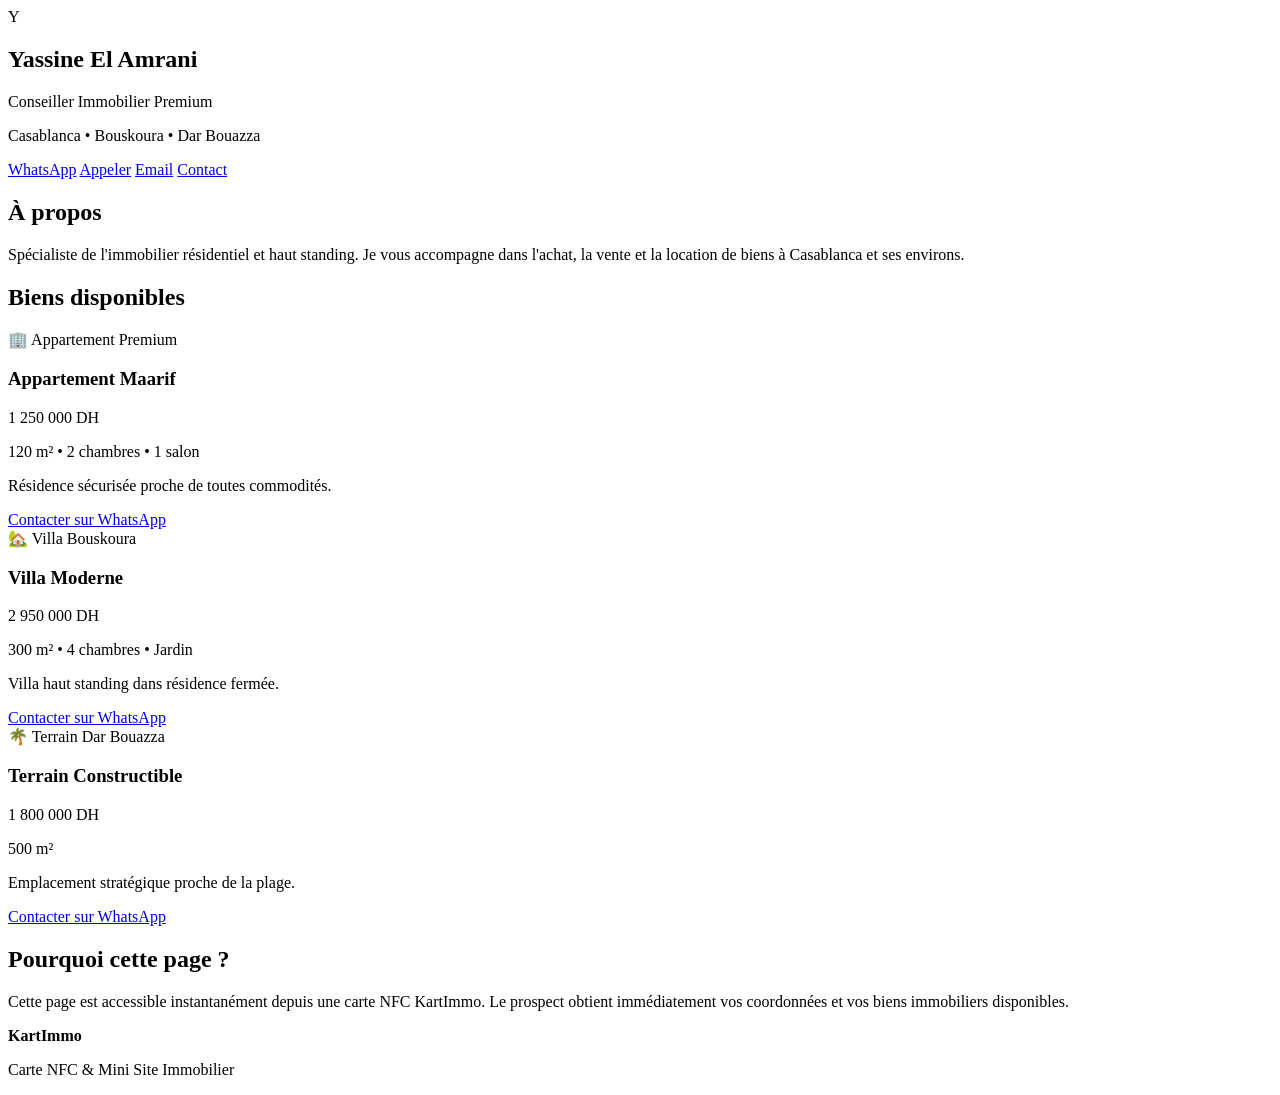
==== agents/demo/index.html @ 5ee1c636 "Add demo HTML page for real estate agent This HTML file serves as a demo page for a real estate agen" ====
<!DOCTYPE html>
<html lang="fr">
<head>
<meta charset="UTF-8">
<meta name="viewport" content="width=device-width, initial-scale=1.0">
<title>Démo KartImmo</title>
<link rel="stylesheet" href="./agent.css?v=2">
</head>

<body>

<main class="agent-page">

<section class="profile">

<div class="cover"></div>

<div class="avatar">
Y
</div>

<h1>Yassine El Amrani</h1>

<p class="role">
Conseiller Immobilier Premium
</p>

<p class="agency">
Casablanca • Bouskoura • Dar Bouazza
</p>

<div class="actions">
<a class="whatsapp" href="#">WhatsApp</a>
<a href="#">Appeler</a>
<a href="#">Email</a>
<a href="#">Contact</a>
</div>

</section>

<section class="about">

<h2>À propos</h2>

<p>
Spécialiste de l'immobilier résidentiel et haut standing.
Je vous accompagne dans l'achat, la vente et la location de biens à Casablanca et ses environs.
</p>

</section>

<section class="properties">

<h2>Biens disponibles</h2>

<div class="property-card">

<div class="property-image">
🏢 Appartement Premium
</div>

<div class="property-content">

<h3>Appartement Maarif</h3>

<p class="price">
1 250 000 DH
</p>

<p>
120 m² • 2 chambres • 1 salon
</p>

<p>
Résidence sécurisée proche de toutes commodités.
</p>

<a href="#">
Contacter sur WhatsApp
</a>

</div>

</div>

<div class="property-card">

<div class="property-image">
🏡 Villa Bouskoura
</div>

<div class="property-content">

<h3>Villa Moderne</h3>

<p class="price">
2 950 000 DH
</p>

<p>
300 m² • 4 chambres • Jardin
</p>

<p>
Villa haut standing dans résidence fermée.
</p>

<a href="#">
Contacter sur WhatsApp
</a>

</div>

</div>

<div class="property-card">

<div class="property-image">
🌴 Terrain Dar Bouazza
</div>

<div class="property-content">

<h3>Terrain Constructible</h3>

<p class="price">
1 800 000 DH
</p>

<p>
500 m²
</p>

<p>
Emplacement stratégique proche de la plage.
</p>

<a href="#">
Contacter sur WhatsApp
</a>

</div>

</div>

</section>

<section class="about">

<h2>Pourquoi cette page ?</h2>

<p>
Cette page est accessible instantanément depuis une carte NFC KartImmo.
Le prospect obtient immédiatement vos coordonnées et vos biens immobiliers disponibles.
</p>

</section>

<footer>

<strong>KartImmo</strong>

<p>
Carte NFC & Mini Site Immobilier
</p>

</footer>

</main>

</body>
</html>
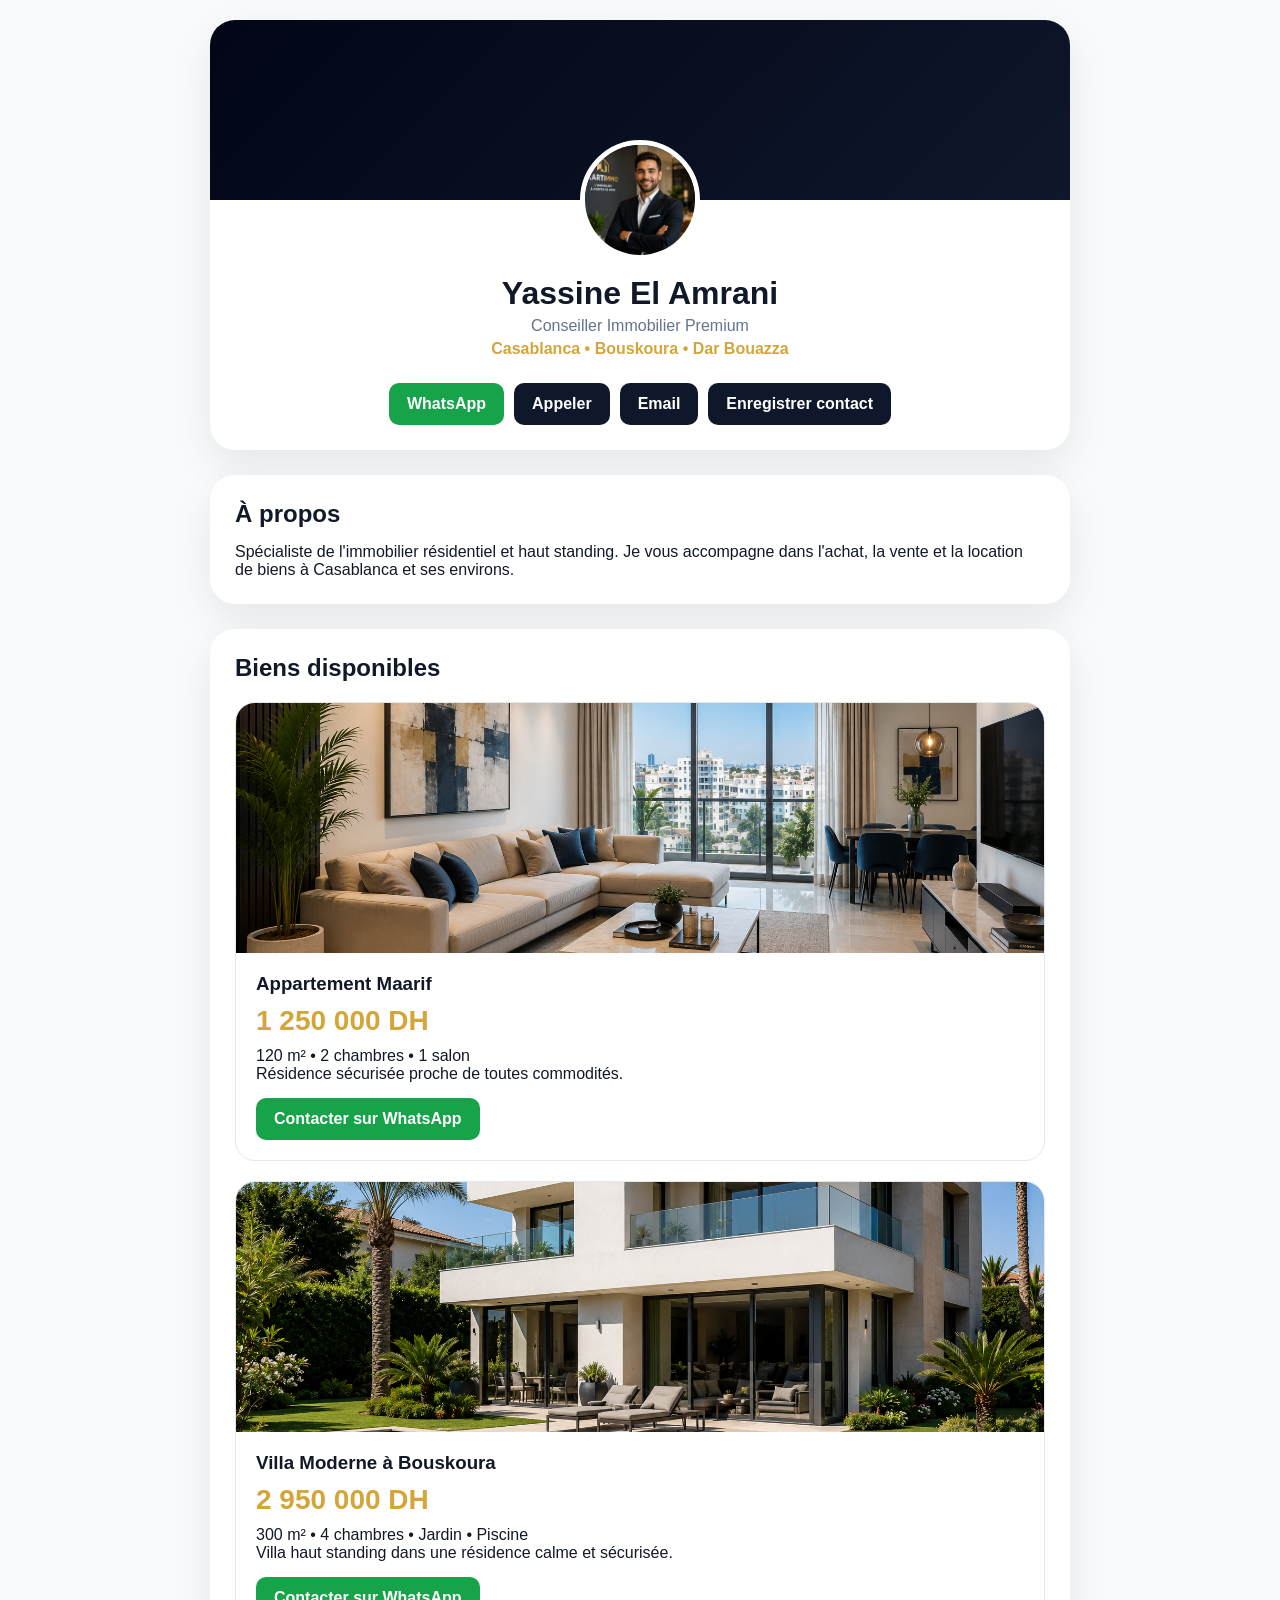
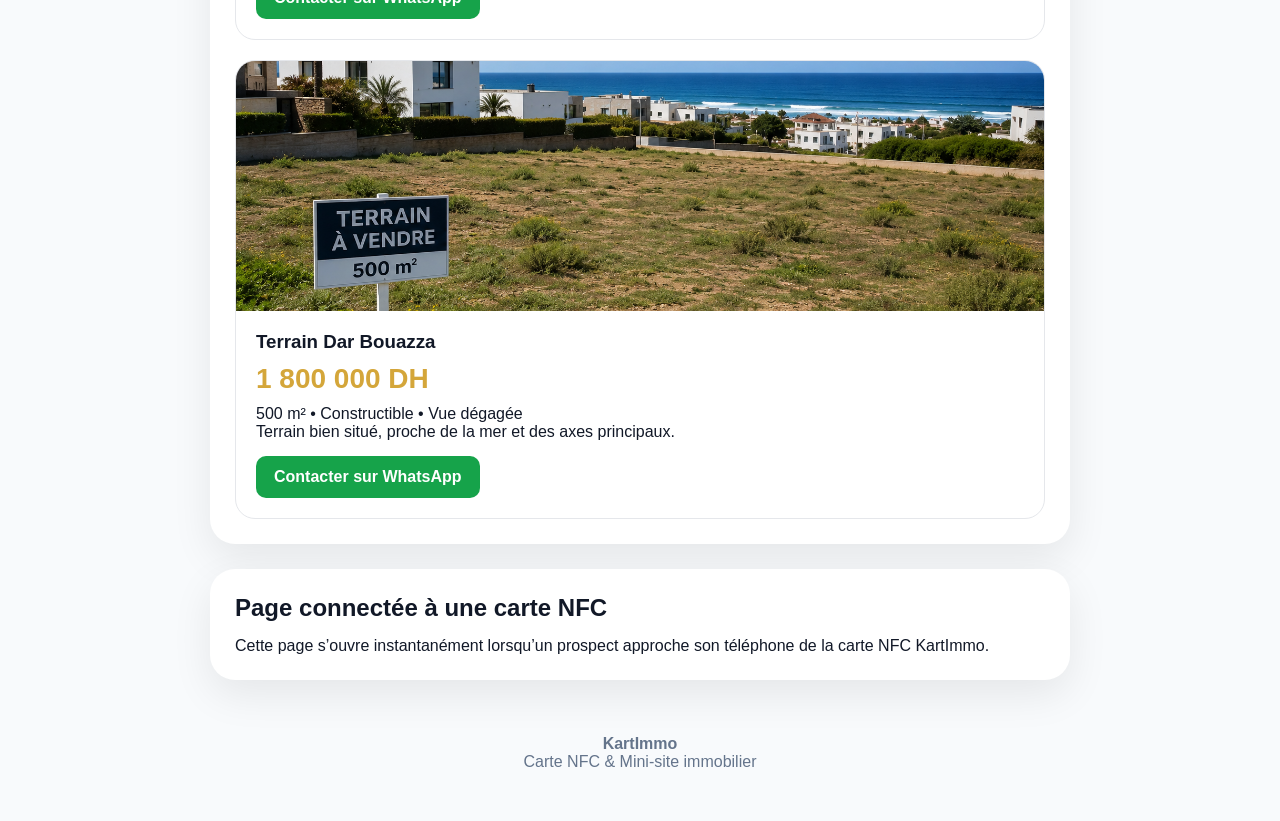
==== commit 80d1edc6: "Revise agent profile and property details in index.html Updated the agent's profile and property lis" ====
--- a/agents/demo/index.html
+++ b/agents/demo/index.html
@@ -1,170 +1,90 @@
 <!DOCTYPE html>
 <html lang="fr">
 <head>
-<meta charset="UTF-8">
-<meta name="viewport" content="width=device-width, initial-scale=1.0">
-<title>Démo KartImmo</title>
-<link rel="stylesheet" href="./agent.css?v=2">
+  <meta charset="UTF-8">
+  <meta name="viewport" content="width=device-width, initial-scale=1.0">
+  <title>Démo KartImmo - Agent Immobilier</title>
+  <link rel="stylesheet" href="../agent.css?v=3">
 </head>
-
 <body>
 
 <main class="agent-page">
 
-<section class="profile">
+  <section class="profile">
+    <div class="cover"></div>
 
-<div class="cover"></div>
+    <img src="agent.png" class="avatar-img" alt="Photo agent immobilier">
 
-<div class="avatar">
-Y
-</div>
+    <h1>Yassine El Amrani</h1>
+    <p class="role">Conseiller Immobilier Premium</p>
+    <p class="agency">Casablanca • Bouskoura • Dar Bouazza</p>
 
-<h1>Yassine El Amrani</h1>
+    <div class="actions">
+      <a class="whatsapp" href="#">WhatsApp</a>
+      <a href="#">Appeler</a>
+      <a href="#">Email</a>
+      <a href="#">Enregistrer contact</a>
+    </div>
+  </section>
 
-<p class="role">
-Conseiller Immobilier Premium
-</p>
+  <section class="about">
+    <h2>À propos</h2>
+    <p>
+      Spécialiste de l'immobilier résidentiel et haut standing.
+      Je vous accompagne dans l'achat, la vente et la location de biens à Casablanca et ses environs.
+    </p>
+  </section>
 
-<p class="agency">
-Casablanca • Bouskoura • Dar Bouazza
-</p>
+  <section class="properties">
+    <h2>Biens disponibles</h2>
 
-<div class="actions">
-<a class="whatsapp" href="#">WhatsApp</a>
-<a href="#">Appeler</a>
-<a href="#">Email</a>
-<a href="#">Contact</a>
-</div>
+    <article class="property-card">
+      <img src="bien1.png" class="property-image" alt="Appartement Maarif">
+      <div class="property-content">
+        <h3>Appartement Maarif</h3>
+        <p class="price">1 250 000 DH</p>
+        <p>120 m² • 2 chambres • 1 salon</p>
+        <p>Résidence sécurisée proche de toutes commodités.</p>
+        <a href="#">Contacter sur WhatsApp</a>
+      </div>
+    </article>
 
-</section>
+    <article class="property-card">
+      <img src="bien2.png" class="property-image" alt="Villa Bouskoura">
+      <div class="property-content">
+        <h3>Villa Moderne à Bouskoura</h3>
+        <p class="price">2 950 000 DH</p>
+        <p>300 m² • 4 chambres • Jardin • Piscine</p>
+        <p>Villa haut standing dans une résidence calme et sécurisée.</p>
+        <a href="#">Contacter sur WhatsApp</a>
+      </div>
+    </article>
 
-<section class="about">
+    <article class="property-card">
+      <img src="bien3.png" class="property-image" alt="Terrain Dar Bouazza">
+      <div class="property-content">
+        <h3>Terrain Dar Bouazza</h3>
+        <p class="price">1 800 000 DH</p>
+        <p>500 m² • Constructible • Vue dégagée</p>
+        <p>Terrain bien situé, proche de la mer et des axes principaux.</p>
+        <a href="#">Contacter sur WhatsApp</a>
+      </div>
+    </article>
 
-<h2>À propos</h2>
+  </section>
 
-<p>
-Spécialiste de l'immobilier résidentiel et haut standing.
-Je vous accompagne dans l'achat, la vente et la location de biens à Casablanca et ses environs.
-</p>
+  <section class="about">
+    <h2>Page connectée à une carte NFC</h2>
+    <p>
+      Cette page s’ouvre instantanément lorsqu’un prospect approche son téléphone
+      de la carte NFC KartImmo.
+    </p>
+  </section>
 
-</section>
-
-<section class="properties">
-
-<h2>Biens disponibles</h2>
-
-<div class="property-card">
-
-<div class="property-image">
-🏢 Appartement Premium
-</div>
-
-<div class="property-content">
-
-<h3>Appartement Maarif</h3>
-
-<p class="price">
-1 250 000 DH
-</p>
-
-<p>
-120 m² • 2 chambres • 1 salon
-</p>
-
-<p>
-Résidence sécurisée proche de toutes commodités.
-</p>
-
-<a href="#">
-Contacter sur WhatsApp
-</a>
-
-</div>
-
-</div>
-
-<div class="property-card">
-
-<div class="property-image">
-🏡 Villa Bouskoura
-</div>
-
-<div class="property-content">
-
-<h3>Villa Moderne</h3>
-
-<p class="price">
-2 950 000 DH
-</p>
-
-<p>
-300 m² • 4 chambres • Jardin
-</p>
-
-<p>
-Villa haut standing dans résidence fermée.
-</p>
-
-<a href="#">
-Contacter sur WhatsApp
-</a>
-
-</div>
-
-</div>
-
-<div class="property-card">
-
-<div class="property-image">
-🌴 Terrain Dar Bouazza
-</div>
-
-<div class="property-content">
-
-<h3>Terrain Constructible</h3>
-
-<p class="price">
-1 800 000 DH
-</p>
-
-<p>
-500 m²
-</p>
-
-<p>
-Emplacement stratégique proche de la plage.
-</p>
-
-<a href="#">
-Contacter sur WhatsApp
-</a>
-
-</div>
-
-</div>
-
-</section>
-
-<section class="about">
-
-<h2>Pourquoi cette page ?</h2>
-
-<p>
-Cette page est accessible instantanément depuis une carte NFC KartImmo.
-Le prospect obtient immédiatement vos coordonnées et vos biens immobiliers disponibles.
-</p>
-
-</section>
-
-<footer>
-
-<strong>KartImmo</strong>
-
-<p>
-Carte NFC & Mini Site Immobilier
-</p>
-
-</footer>
+  <footer>
+    <strong>KartImmo</strong>
+    <p>Carte NFC & Mini-site immobilier</p>
+  </footer>
 
 </main>
 
--- a/agents/agent.css
+++ b/agents/agent.css
@@ -0,0 +1,186 @@
+*{
+margin:0;
+padding:0;
+box-sizing:border-box;
+}
+
+body{
+font-family:Arial,sans-serif;
+background:#f8fafc;
+color:#111827;
+}
+
+.agent-page{
+max-width:900px;
+margin:auto;
+padding:20px;
+}
+
+.profile{
+background:white;
+border-radius:25px;
+overflow:hidden;
+text-align:center;
+box-shadow:0 15px 40px rgba(0,0,0,.08);
+margin-bottom:25px;
+}
+
+.cover{
+height:180px;
+background:linear-gradient(135deg,#020617,#0f172a);
+}
+
+.avatar{
+width:120px;
+height:120px;
+border-radius:50%;
+background:#d4a63a;
+color:white;
+font-size:50px;
+font-weight:bold;
+display:flex;
+align-items:center;
+justify-content:center;
+margin:-60px auto 15px;
+border:5px solid white;
+}
+
+.profile h1{
+font-size:32px;
+margin-bottom:5px;
+}
+
+.role{
+color:#64748b;
+}
+
+.agency{
+color:#d4a63a;
+font-weight:bold;
+margin-top:5px;
+}
+
+.actions{
+display:flex;
+justify-content:center;
+gap:10px;
+padding:25px;
+flex-wrap:wrap;
+}
+
+.actions a{
+text-decoration:none;
+padding:12px 18px;
+border-radius:10px;
+background:#0f172a;
+color:white;
+font-weight:bold;
+}
+
+.actions .whatsapp{
+background:#16a34a;
+}
+
+.about,
+.properties{
+background:white;
+padding:25px;
+border-radius:25px;
+box-shadow:0 15px 40px rgba(0,0,0,.08);
+margin-bottom:25px;
+}
+
+.about h2,
+.properties h2{
+margin-bottom:15px;
+}
+
+.property-card{
+border:1px solid #e5e7eb;
+border-radius:20px;
+overflow:hidden;
+margin-top:20px;
+}
+
+.property-image{
+height:220px;
+background:linear-gradient(135deg,#d4a63a,#f4d57d);
+display:flex;
+align-items:center;
+justify-content:center;
+font-weight:bold;
+font-size:22px;
+}
+
+.property-content{
+padding:20px;
+}
+
+.property-content h3{
+margin-bottom:10px;
+}
+
+.price{
+font-size:28px;
+font-weight:bold;
+color:#d4a63a;
+margin-bottom:10px;
+}
+
+.property-content a{
+display:inline-block;
+margin-top:15px;
+padding:12px 18px;
+background:#16a34a;
+color:white;
+text-decoration:none;
+border-radius:10px;
+font-weight:bold;
+}
+
+footer{
+text-align:center;
+padding:30px;
+color:#64748b;
+}
+
+@media(max-width:768px){
+
+.profile h1{
+font-size:28px;
+}
+
+.actions{
+flex-direction:column;
+}
+
+.actions a{
+width:100%;
+}
+
+.property-image{
+height:180px;
+}
+
+.price{
+font-size:24px;
+}
+
+}
+
+.avatar-img{
+width:120px;
+height:120px;
+border-radius:50%;
+object-fit:cover;
+margin:-60px auto 15px;
+display:block;
+border:5px solid white;
+}
+
+.property-image{
+width:100%;
+height:250px;
+object-fit:cover;
+display:block;
+}
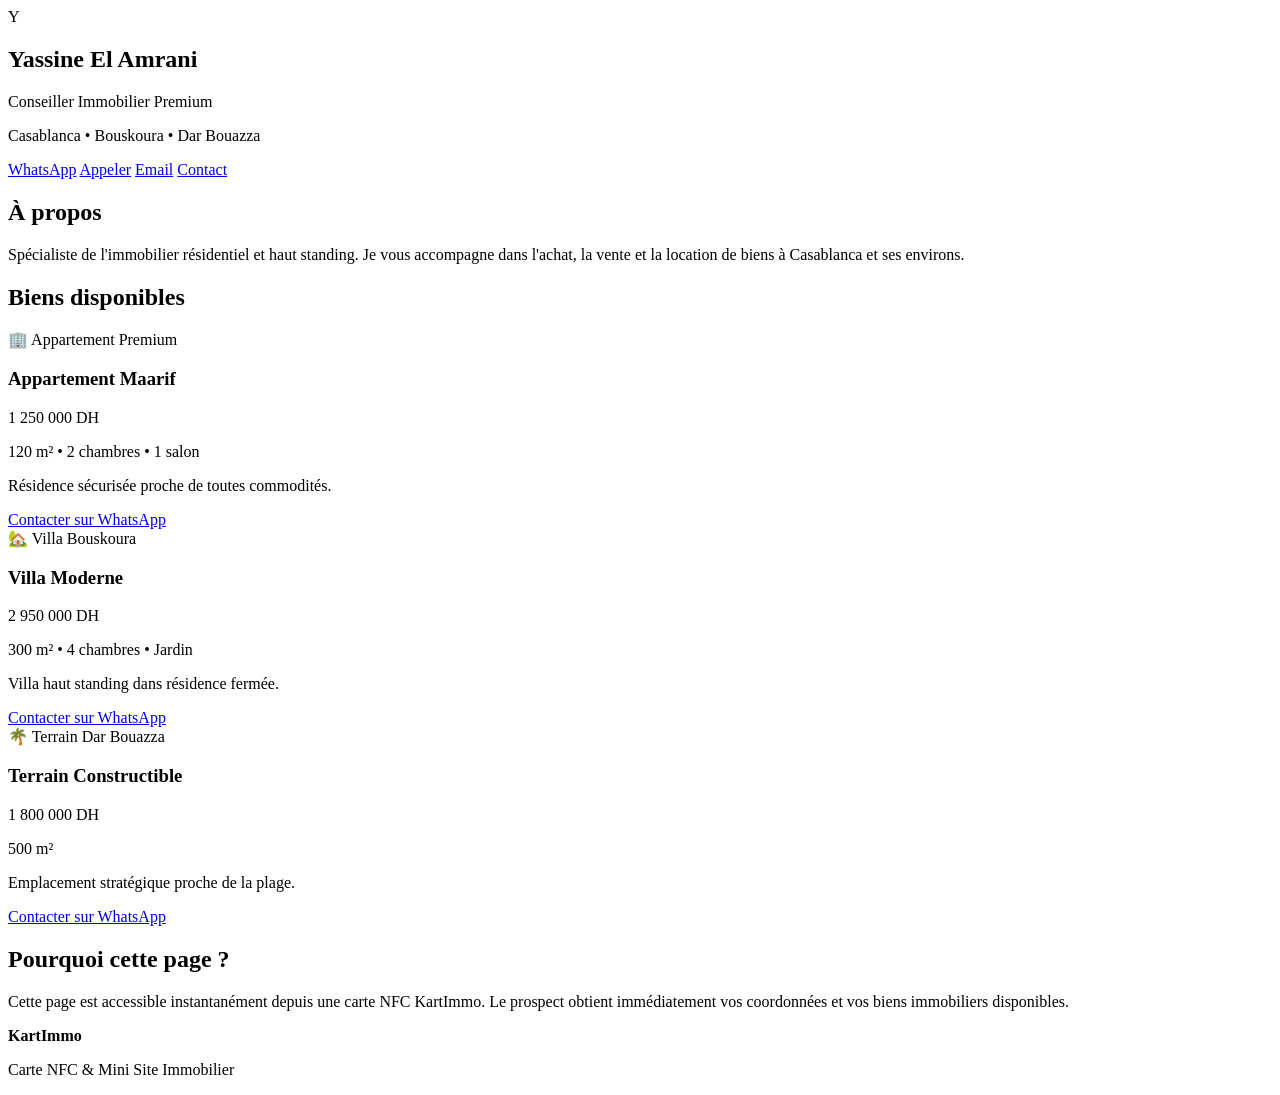
==== commit eca7691c: "Refactor index.html for improved structure and content" ====
--- a/agents/demo/index.html
+++ b/agents/demo/index.html
@@ -1,90 +1,170 @@
 <!DOCTYPE html>
 <html lang="fr">
 <head>
-  <meta charset="UTF-8">
-  <meta name="viewport" content="width=device-width, initial-scale=1.0">
-  <title>Démo KartImmo - Agent Immobilier</title>
-  <link rel="stylesheet" href="../agent.css?v=3">
+<meta charset="UTF-8">
+<meta name="viewport" content="width=device-width, initial-scale=1.0">
+<title>Démo KartImmo</title>
+<link rel="stylesheet" href="./agent.css?v=2">
 </head>
+
 <body>
 
 <main class="agent-page">
 
-  <section class="profile">
-    <div class="cover"></div>
+<section class="profile">
 
-    <img src="agent.png" class="avatar-img" alt="Photo agent immobilier">
+<div class="cover"></div>
 
-    <h1>Yassine El Amrani</h1>
-    <p class="role">Conseiller Immobilier Premium</p>
-    <p class="agency">Casablanca • Bouskoura • Dar Bouazza</p>
+<div class="avatar">
+Y
+</div>
 
-    <div class="actions">
-      <a class="whatsapp" href="#">WhatsApp</a>
-      <a href="#">Appeler</a>
-      <a href="#">Email</a>
-      <a href="#">Enregistrer contact</a>
-    </div>
-  </section>
+<h1>Yassine El Amrani</h1>
 
-  <section class="about">
-    <h2>À propos</h2>
-    <p>
-      Spécialiste de l'immobilier résidentiel et haut standing.
-      Je vous accompagne dans l'achat, la vente et la location de biens à Casablanca et ses environs.
-    </p>
-  </section>
+<p class="role">
+Conseiller Immobilier Premium
+</p>
 
-  <section class="properties">
-    <h2>Biens disponibles</h2>
+<p class="agency">
+Casablanca • Bouskoura • Dar Bouazza
+</p>
 
-    <article class="property-card">
-      <img src="bien1.png" class="property-image" alt="Appartement Maarif">
-      <div class="property-content">
-        <h3>Appartement Maarif</h3>
-        <p class="price">1 250 000 DH</p>
-        <p>120 m² • 2 chambres • 1 salon</p>
-        <p>Résidence sécurisée proche de toutes commodités.</p>
-        <a href="#">Contacter sur WhatsApp</a>
-      </div>
-    </article>
+<div class="actions">
+<a class="whatsapp" href="#">WhatsApp</a>
+<a href="#">Appeler</a>
+<a href="#">Email</a>
+<a href="#">Contact</a>
+</div>
 
-    <article class="property-card">
-      <img src="bien2.png" class="property-image" alt="Villa Bouskoura">
-      <div class="property-content">
-        <h3>Villa Moderne à Bouskoura</h3>
-        <p class="price">2 950 000 DH</p>
-        <p>300 m² • 4 chambres • Jardin • Piscine</p>
-        <p>Villa haut standing dans une résidence calme et sécurisée.</p>
-        <a href="#">Contacter sur WhatsApp</a>
-      </div>
-    </article>
+</section>
 
-    <article class="property-card">
-      <img src="bien3.png" class="property-image" alt="Terrain Dar Bouazza">
-      <div class="property-content">
-        <h3>Terrain Dar Bouazza</h3>
-        <p class="price">1 800 000 DH</p>
-        <p>500 m² • Constructible • Vue dégagée</p>
-        <p>Terrain bien situé, proche de la mer et des axes principaux.</p>
-        <a href="#">Contacter sur WhatsApp</a>
-      </div>
-    </article>
+<section class="about">
 
-  </section>
+<h2>À propos</h2>
 
-  <section class="about">
-    <h2>Page connectée à une carte NFC</h2>
-    <p>
-      Cette page s’ouvre instantanément lorsqu’un prospect approche son téléphone
-      de la carte NFC KartImmo.
-    </p>
-  </section>
+<p>
+Spécialiste de l'immobilier résidentiel et haut standing.
+Je vous accompagne dans l'achat, la vente et la location de biens à Casablanca et ses environs.
+</p>
 
-  <footer>
-    <strong>KartImmo</strong>
-    <p>Carte NFC & Mini-site immobilier</p>
-  </footer>
+</section>
+
+<section class="properties">
+
+<h2>Biens disponibles</h2>
+
+<div class="property-card">
+
+<div class="property-image">
+🏢 Appartement Premium
+</div>
+
+<div class="property-content">
+
+<h3>Appartement Maarif</h3>
+
+<p class="price">
+1 250 000 DH
+</p>
+
+<p>
+120 m² • 2 chambres • 1 salon
+</p>
+
+<p>
+Résidence sécurisée proche de toutes commodités.
+</p>
+
+<a href="#">
+Contacter sur WhatsApp
+</a>
+
+</div>
+
+</div>
+
+<div class="property-card">
+
+<div class="property-image">
+🏡 Villa Bouskoura
+</div>
+
+<div class="property-content">
+
+<h3>Villa Moderne</h3>
+
+<p class="price">
+2 950 000 DH
+</p>
+
+<p>
+300 m² • 4 chambres • Jardin
+</p>
+
+<p>
+Villa haut standing dans résidence fermée.
+</p>
+
+<a href="#">
+Contacter sur WhatsApp
+</a>
+
+</div>
+
+</div>
+
+<div class="property-card">
+
+<div class="property-image">
+🌴 Terrain Dar Bouazza
+</div>
+
+<div class="property-content">
+
+<h3>Terrain Constructible</h3>
+
+<p class="price">
+1 800 000 DH
+</p>
+
+<p>
+500 m²
+</p>
+
+<p>
+Emplacement stratégique proche de la plage.
+</p>
+
+<a href="#">
+Contacter sur WhatsApp
+</a>
+
+</div>
+
+</div>
+
+</section>
+
+<section class="about">
+
+<h2>Pourquoi cette page ?</h2>
+
+<p>
+Cette page est accessible instantanément depuis une carte NFC KartImmo.
+Le prospect obtient immédiatement vos coordonnées et vos biens immobiliers disponibles.
+</p>
+
+</section>
+
+<footer>
+
+<strong>KartImmo</strong>
+
+<p>
+Carte NFC & Mini Site Immobilier
+</p>
+
+</footer>
 
 </main>
 
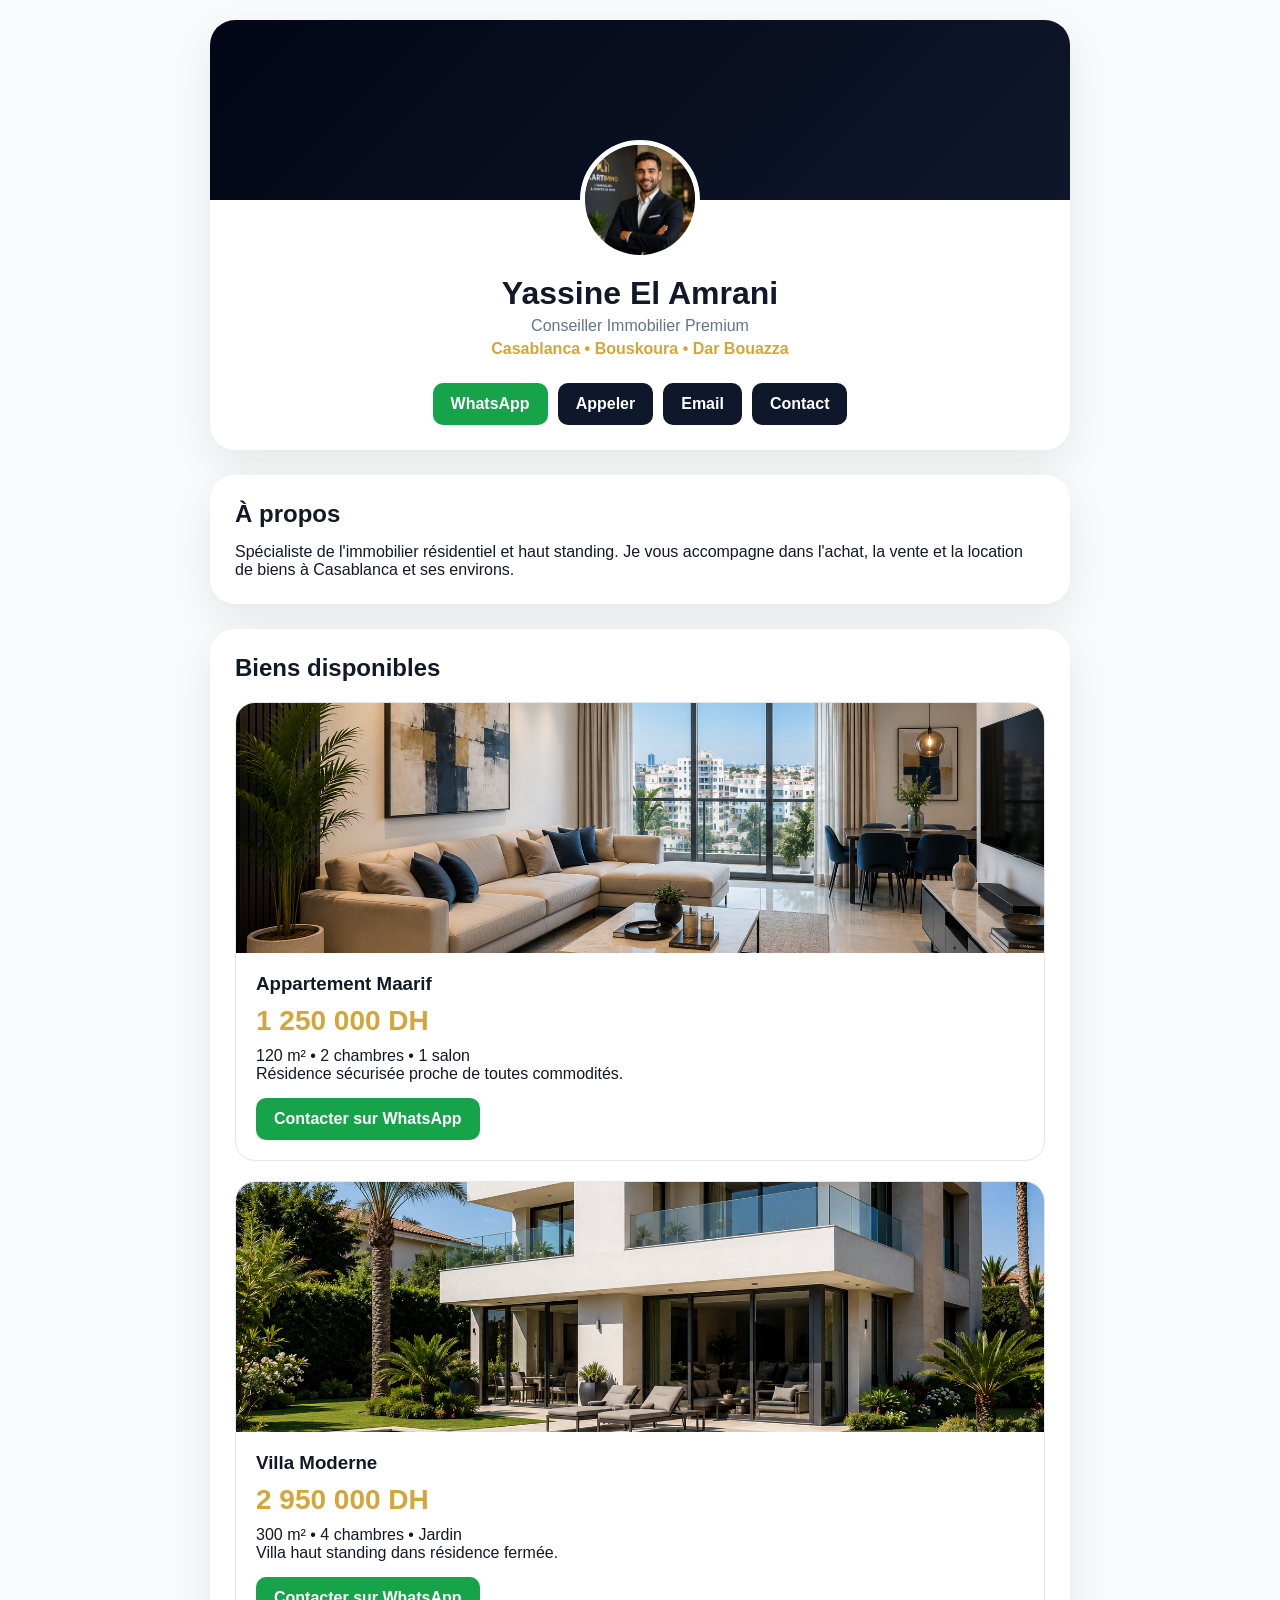
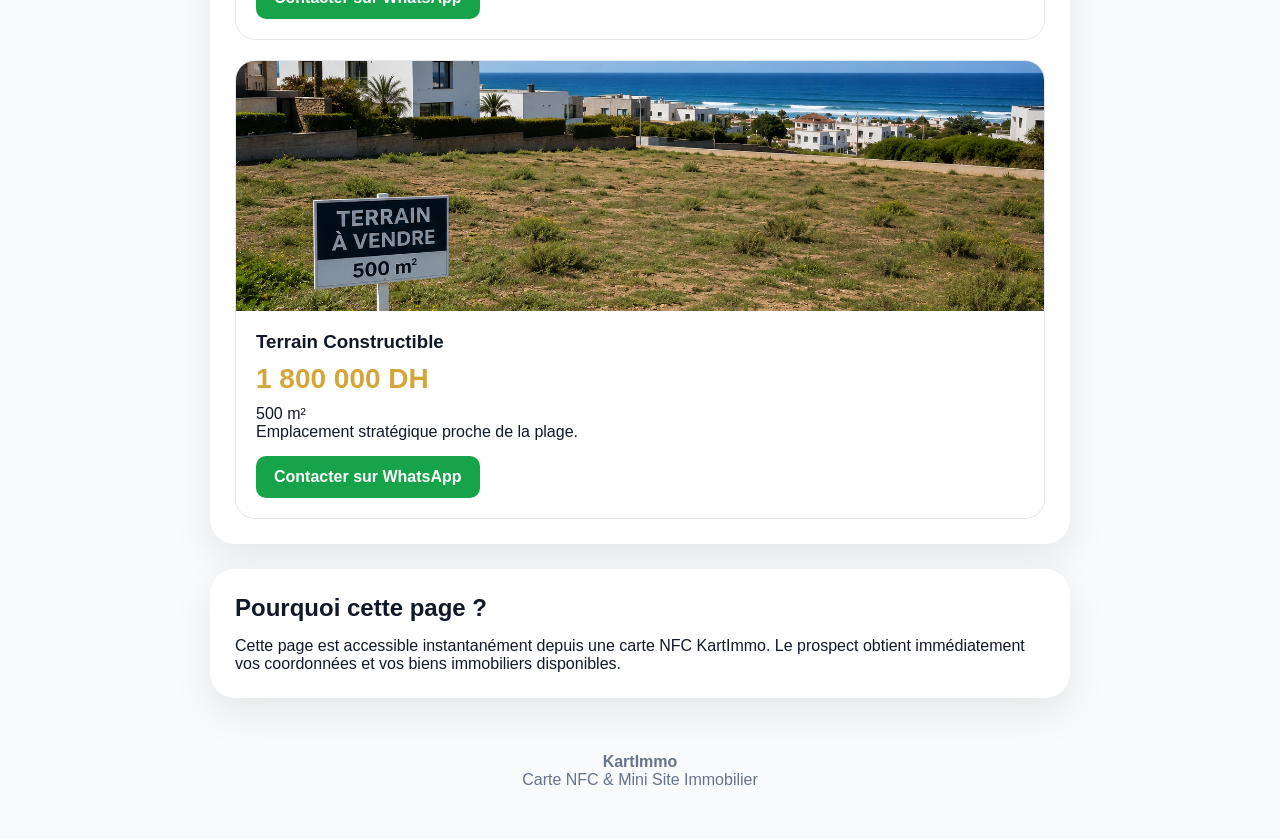
==== commit c0ba4211: "Replace avatar and property images in index.html Updated image references and stylesheet link in ind" ====
--- a/agents/demo/index.html
+++ b/agents/demo/index.html
@@ -4,7 +4,7 @@
 <meta charset="UTF-8">
 <meta name="viewport" content="width=device-width, initial-scale=1.0">
 <title>Démo KartImmo</title>
-<link rel="stylesheet" href="./agent.css?v=2">
+<link rel="stylesheet" href="../agent.css?v=3">
 </head>
 
 <body>
@@ -15,9 +15,7 @@
 
 <div class="cover"></div>
 
-<div class="avatar">
-Y
-</div>
+<img src="agent.png" class="avatar-img">
 
 <h1>Yassine El Amrani</h1>
 
@@ -55,9 +53,7 @@
 
 <div class="property-card">
 
-<div class="property-image">
-🏢 Appartement Premium
-</div>
+<img src="bien1.png" class="property-image">
 
 <div class="property-content">
 
@@ -85,9 +81,7 @@
 
 <div class="property-card">
 
-<div class="property-image">
-🏡 Villa Bouskoura
-</div>
+<img src="bien2.png" class="property-image">
 
 <div class="property-content">
 
@@ -115,9 +109,7 @@
 
 <div class="property-card">
 
-<div class="property-image">
-🌴 Terrain Dar Bouazza
-</div>
+<img src="bien3.png" class="property-image">
 
 <div class="property-content">
 
--- a/agents/agent.css
+++ b/agents/agent.css
@@ -0,0 +1,186 @@
+*{
+margin:0;
+padding:0;
+box-sizing:border-box;
+}
+
+body{
+font-family:Arial,sans-serif;
+background:#f8fafc;
+color:#111827;
+}
+
+.agent-page{
+max-width:900px;
+margin:auto;
+padding:20px;
+}
+
+.profile{
+background:white;
+border-radius:25px;
+overflow:hidden;
+text-align:center;
+box-shadow:0 15px 40px rgba(0,0,0,.08);
+margin-bottom:25px;
+}
+
+.cover{
+height:180px;
+background:linear-gradient(135deg,#020617,#0f172a);
+}
+
+.avatar{
+width:120px;
+height:120px;
+border-radius:50%;
+background:#d4a63a;
+color:white;
+font-size:50px;
+font-weight:bold;
+display:flex;
+align-items:center;
+justify-content:center;
+margin:-60px auto 15px;
+border:5px solid white;
+}
+
+.profile h1{
+font-size:32px;
+margin-bottom:5px;
+}
+
+.role{
+color:#64748b;
+}
+
+.agency{
+color:#d4a63a;
+font-weight:bold;
+margin-top:5px;
+}
+
+.actions{
+display:flex;
+justify-content:center;
+gap:10px;
+padding:25px;
+flex-wrap:wrap;
+}
+
+.actions a{
+text-decoration:none;
+padding:12px 18px;
+border-radius:10px;
+background:#0f172a;
+color:white;
+font-weight:bold;
+}
+
+.actions .whatsapp{
+background:#16a34a;
+}
+
+.about,
+.properties{
+background:white;
+padding:25px;
+border-radius:25px;
+box-shadow:0 15px 40px rgba(0,0,0,.08);
+margin-bottom:25px;
+}
+
+.about h2,
+.properties h2{
+margin-bottom:15px;
+}
+
+.property-card{
+border:1px solid #e5e7eb;
+border-radius:20px;
+overflow:hidden;
+margin-top:20px;
+}
+
+.property-image{
+height:220px;
+background:linear-gradient(135deg,#d4a63a,#f4d57d);
+display:flex;
+align-items:center;
+justify-content:center;
+font-weight:bold;
+font-size:22px;
+}
+
+.property-content{
+padding:20px;
+}
+
+.property-content h3{
+margin-bottom:10px;
+}
+
+.price{
+font-size:28px;
+font-weight:bold;
+color:#d4a63a;
+margin-bottom:10px;
+}
+
+.property-content a{
+display:inline-block;
+margin-top:15px;
+padding:12px 18px;
+background:#16a34a;
+color:white;
+text-decoration:none;
+border-radius:10px;
+font-weight:bold;
+}
+
+footer{
+text-align:center;
+padding:30px;
+color:#64748b;
+}
+
+@media(max-width:768px){
+
+.profile h1{
+font-size:28px;
+}
+
+.actions{
+flex-direction:column;
+}
+
+.actions a{
+width:100%;
+}
+
+.property-image{
+height:180px;
+}
+
+.price{
+font-size:24px;
+}
+
+}
+
+.avatar-img{
+width:120px;
+height:120px;
+border-radius:50%;
+object-fit:cover;
+margin:-60px auto 15px;
+display:block;
+border:5px solid white;
+}
+
+.property-image{
+width:100%;
+height:250px;
+object-fit:cover;
+display:block;
+}
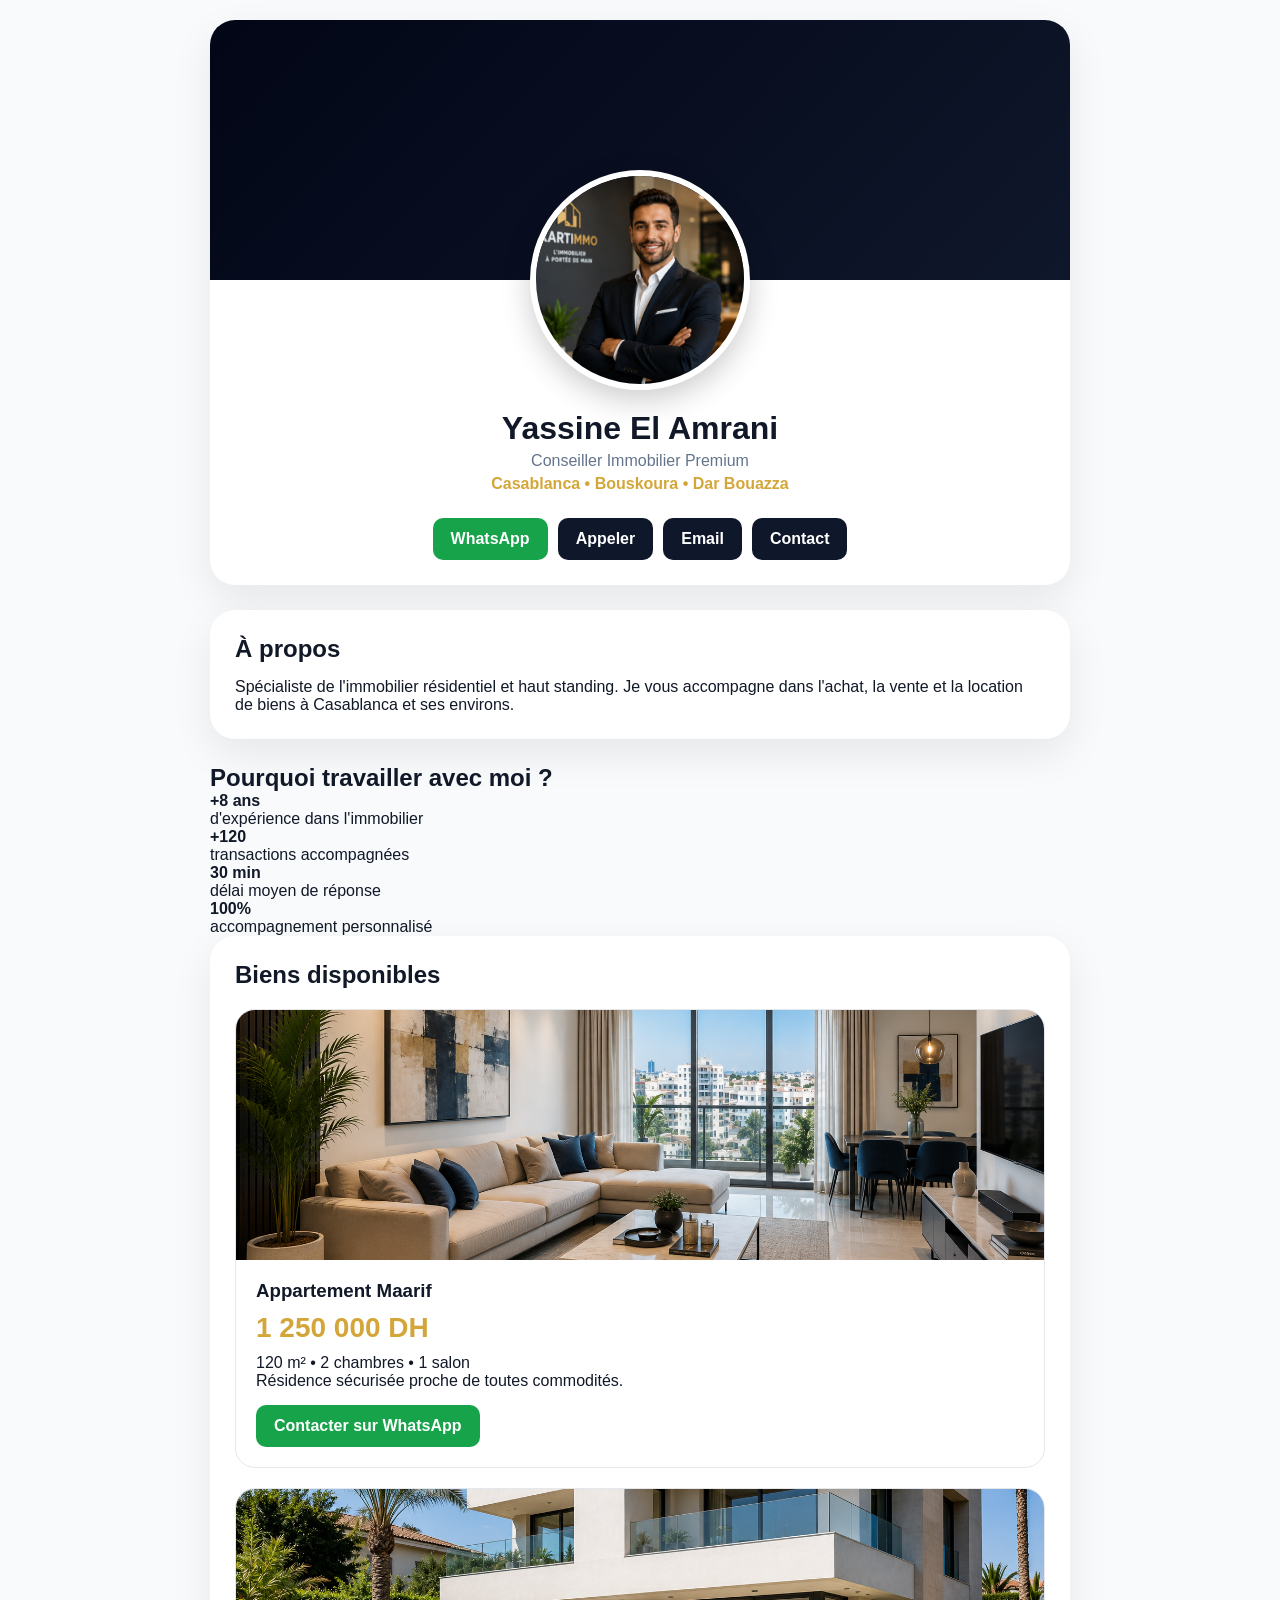
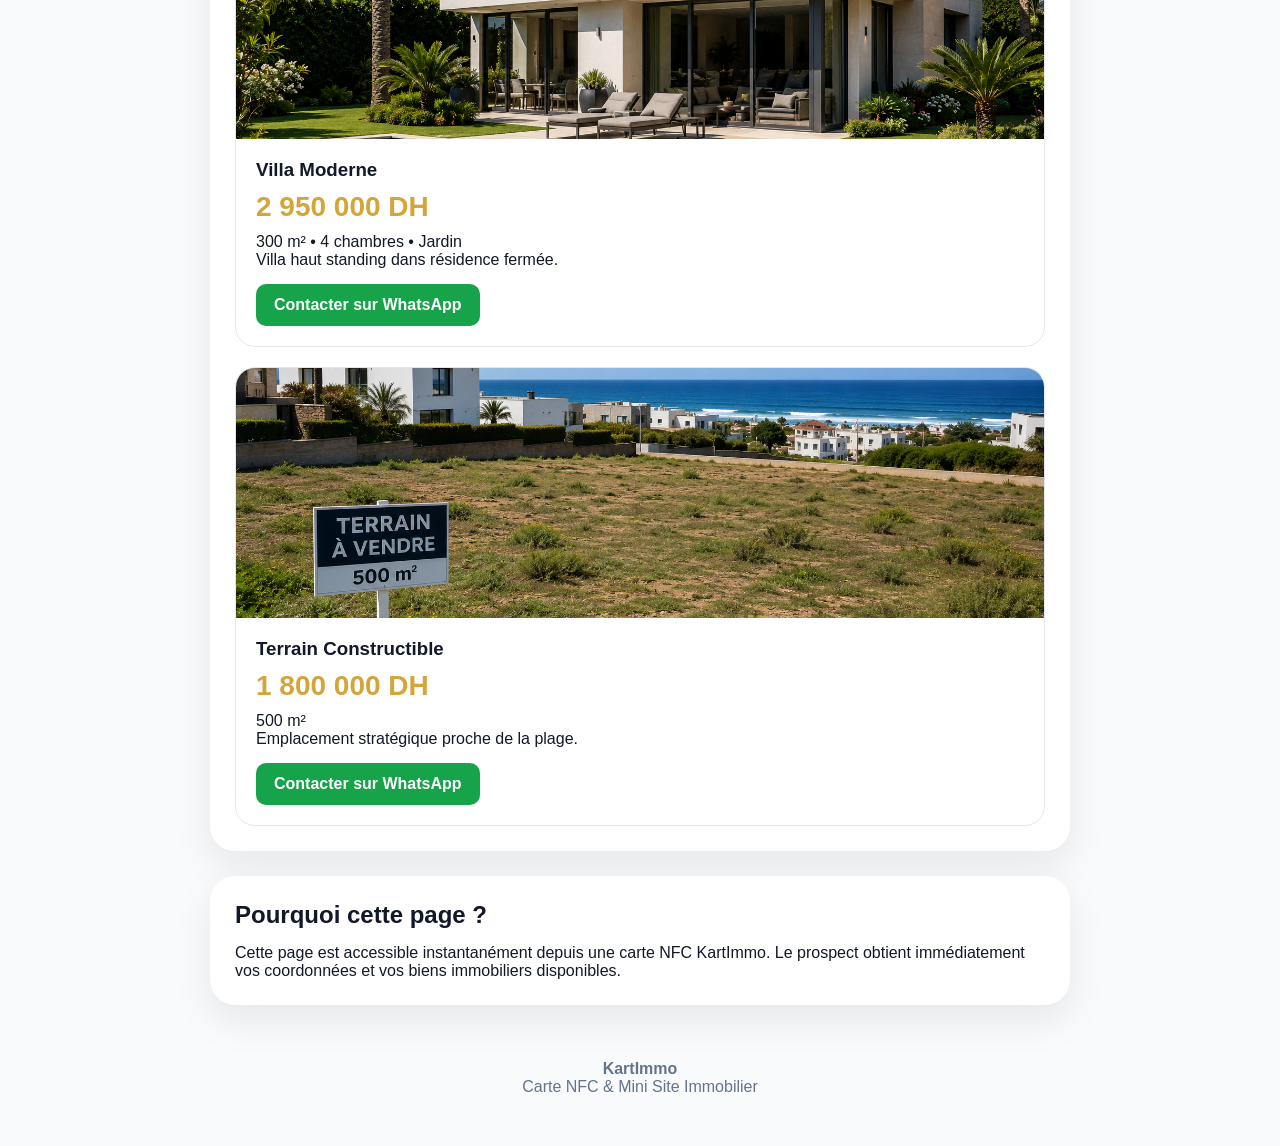
==== commit df0c5634: "Add 'Why Work With Me' section to index.html" ====
--- a/agents/demo/index.html
+++ b/agents/demo/index.html
@@ -4,8 +4,7 @@
 <meta charset="UTF-8">
 <meta name="viewport" content="width=device-width, initial-scale=1.0">
 <title>Démo KartImmo</title>
-<link rel="stylesheet" href="../agent.css?v=3">
-</head>
+<link rel="stylesheet" href="../agent.css?v=20"></head>
 
 <body>
 
@@ -46,6 +45,33 @@
 </p>
 
 </section>
+
+
+<section class="why">
+  <h2>Pourquoi travailler avec moi ?</h2>
+
+  <div class="why-grid">
+    <div>
+      <strong>+8 ans</strong>
+      <p>d'expérience dans l'immobilier</p>
+    </div>
+
+    <div>
+      <strong>+120</strong>
+      <p>transactions accompagnées</p>
+    </div>
+
+    <div>
+      <strong>30 min</strong>
+      <p>délai moyen de réponse</p>
+    </div>
+
+    <div>
+      <strong>100%</strong>
+      <p>accompagnement personnalisé</p>
+    </div>
+  </div>
+</section>  
 
 <section class="properties">
 
--- a/agents/agent.css
+++ b/agents/agent.css
@@ -26,7 +26,7 @@
 }
 
 .cover{
-height:180px;
+height:260px;
 background:linear-gradient(135deg,#020617,#0f172a);
 }
 
@@ -169,13 +169,14 @@
 }
 
 .avatar-img{
-width:120px;
-height:120px;
+width:220px;
+height:220px;
 border-radius:50%;
 object-fit:cover;
-margin:-60px auto 15px;
+margin:-110px auto 20px;
 display:block;
-border:5px solid white;
+border:6px solid white;
+box-shadow:0 10px 30px rgba(0,0,0,.2);
 }
 
 .property-image{
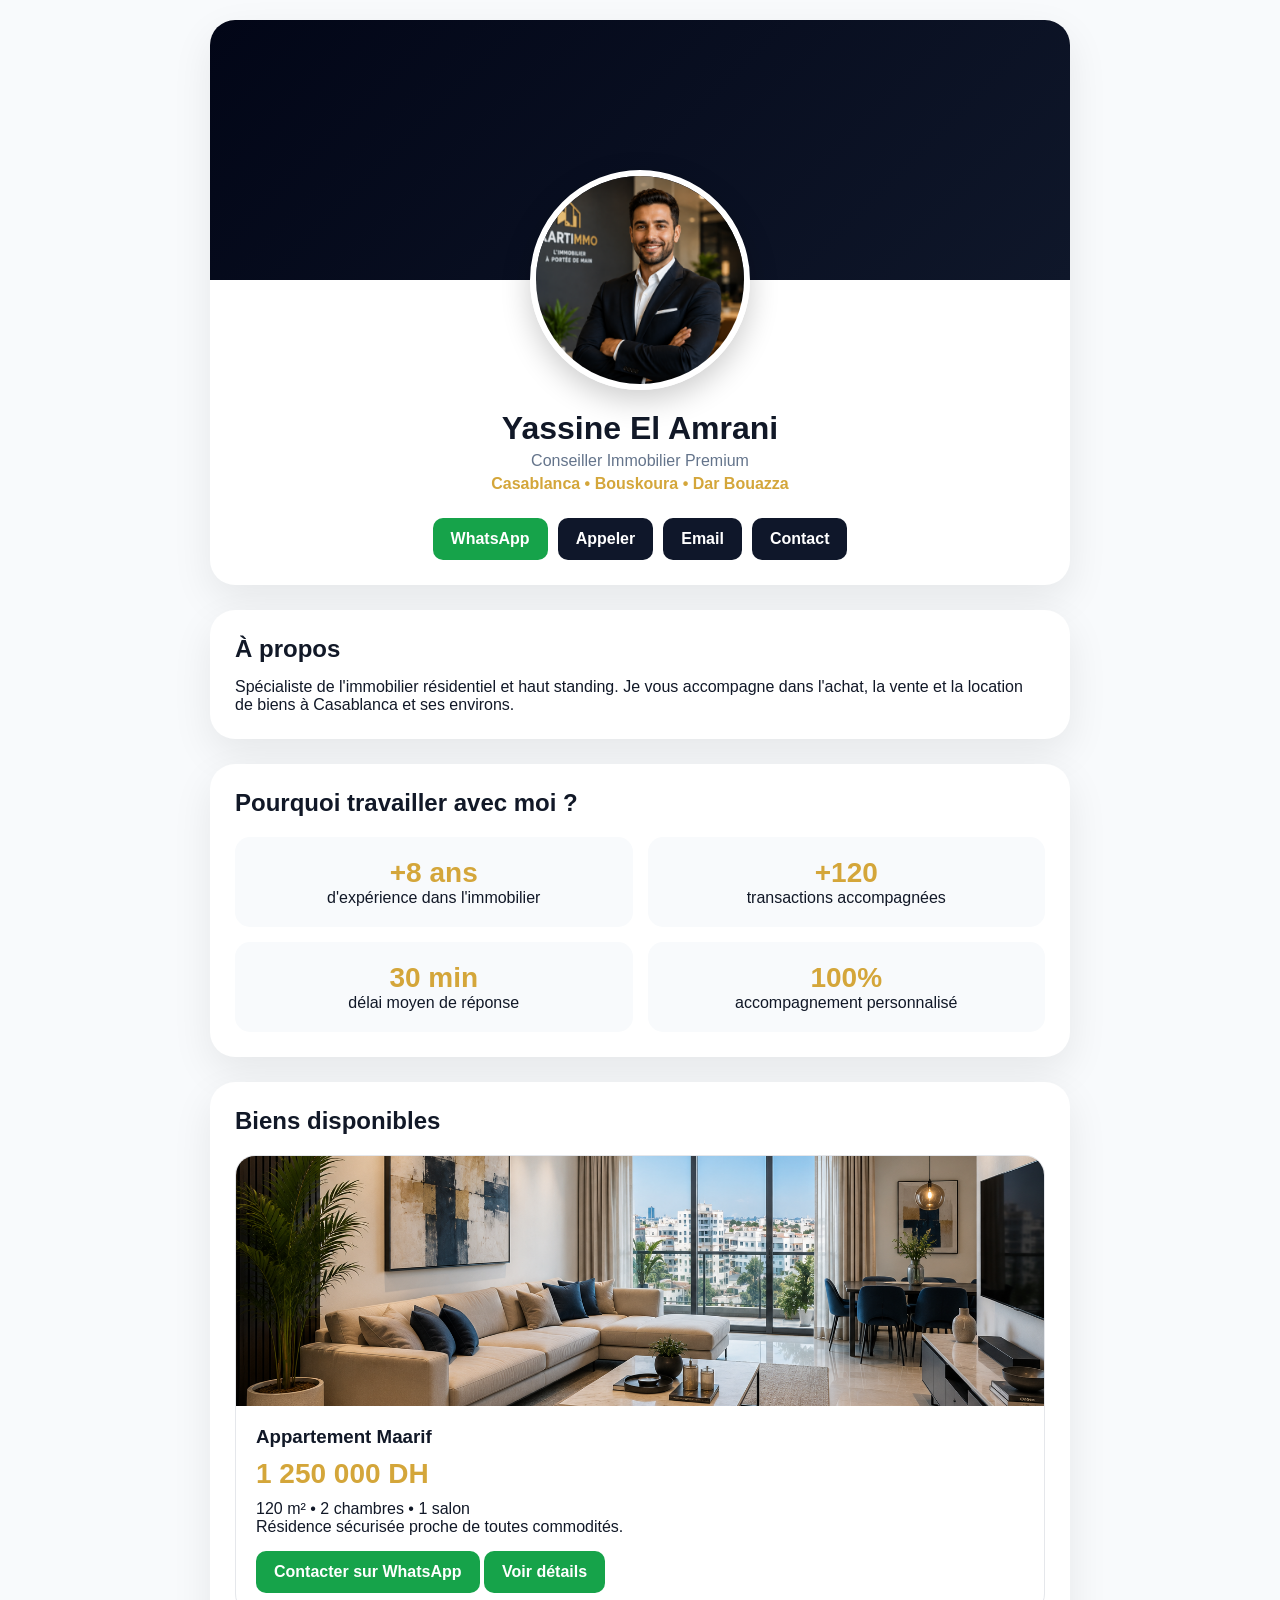
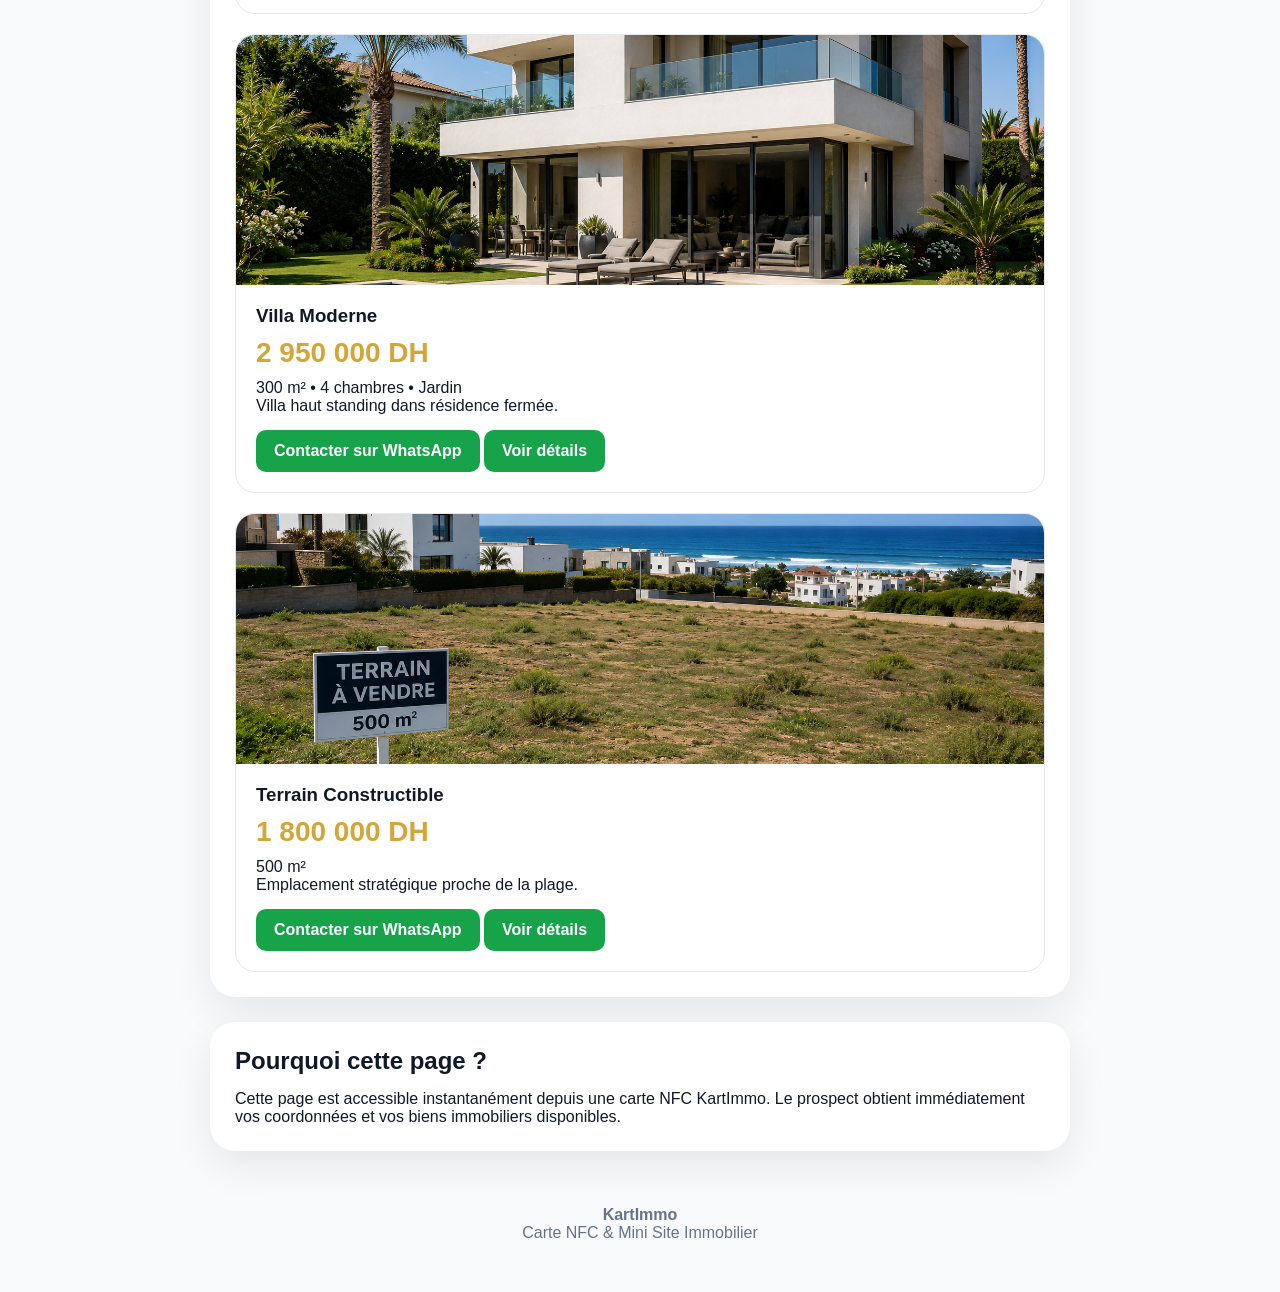
==== commit 55e2fa90: "Add detail links to multiple sections in index.html" ====
--- a/agents/demo/index.html
+++ b/agents/demo/index.html
@@ -101,6 +101,10 @@
 Contacter sur WhatsApp
 </a>
 
+<a href="bien1.html">
+Voir détails
+</a>  
+
 </div>
 
 </div>
@@ -129,6 +133,10 @@
 Contacter sur WhatsApp
 </a>
 
+<a href="bien2.html">
+Voir détails
+</a>  
+
 </div>
 
 </div>
@@ -157,6 +165,10 @@
 Contacter sur WhatsApp
 </a>
 
+<a href="bien3.html">
+Voir détails
+</a>  
+
 </div>
 
 </div>
--- a/agents/agent.css
+++ b/agents/agent.css
@@ -185,3 +185,39 @@
 object-fit:cover;
 display:block;
 }
+
+.why{
+background:white;
+padding:25px;
+border-radius:25px;
+box-shadow:0 15px 40px rgba(0,0,0,.08);
+margin-bottom:25px;
+}
+
+.why h2{
+margin-bottom:20px;
+}
+
+.why-grid{
+display:grid;
+grid-template-columns:repeat(2,1fr);
+gap:15px;
+}
+
+.why-grid div{
+background:#f8fafc;
+padding:20px;
+border-radius:15px;
+text-align:center;
+}
+
+.why-grid strong{
+font-size:28px;
+color:#d4a63a;
+}
+
+@media(max-width:768px){
+.why-grid{
+grid-template-columns:1fr;
+}
+}
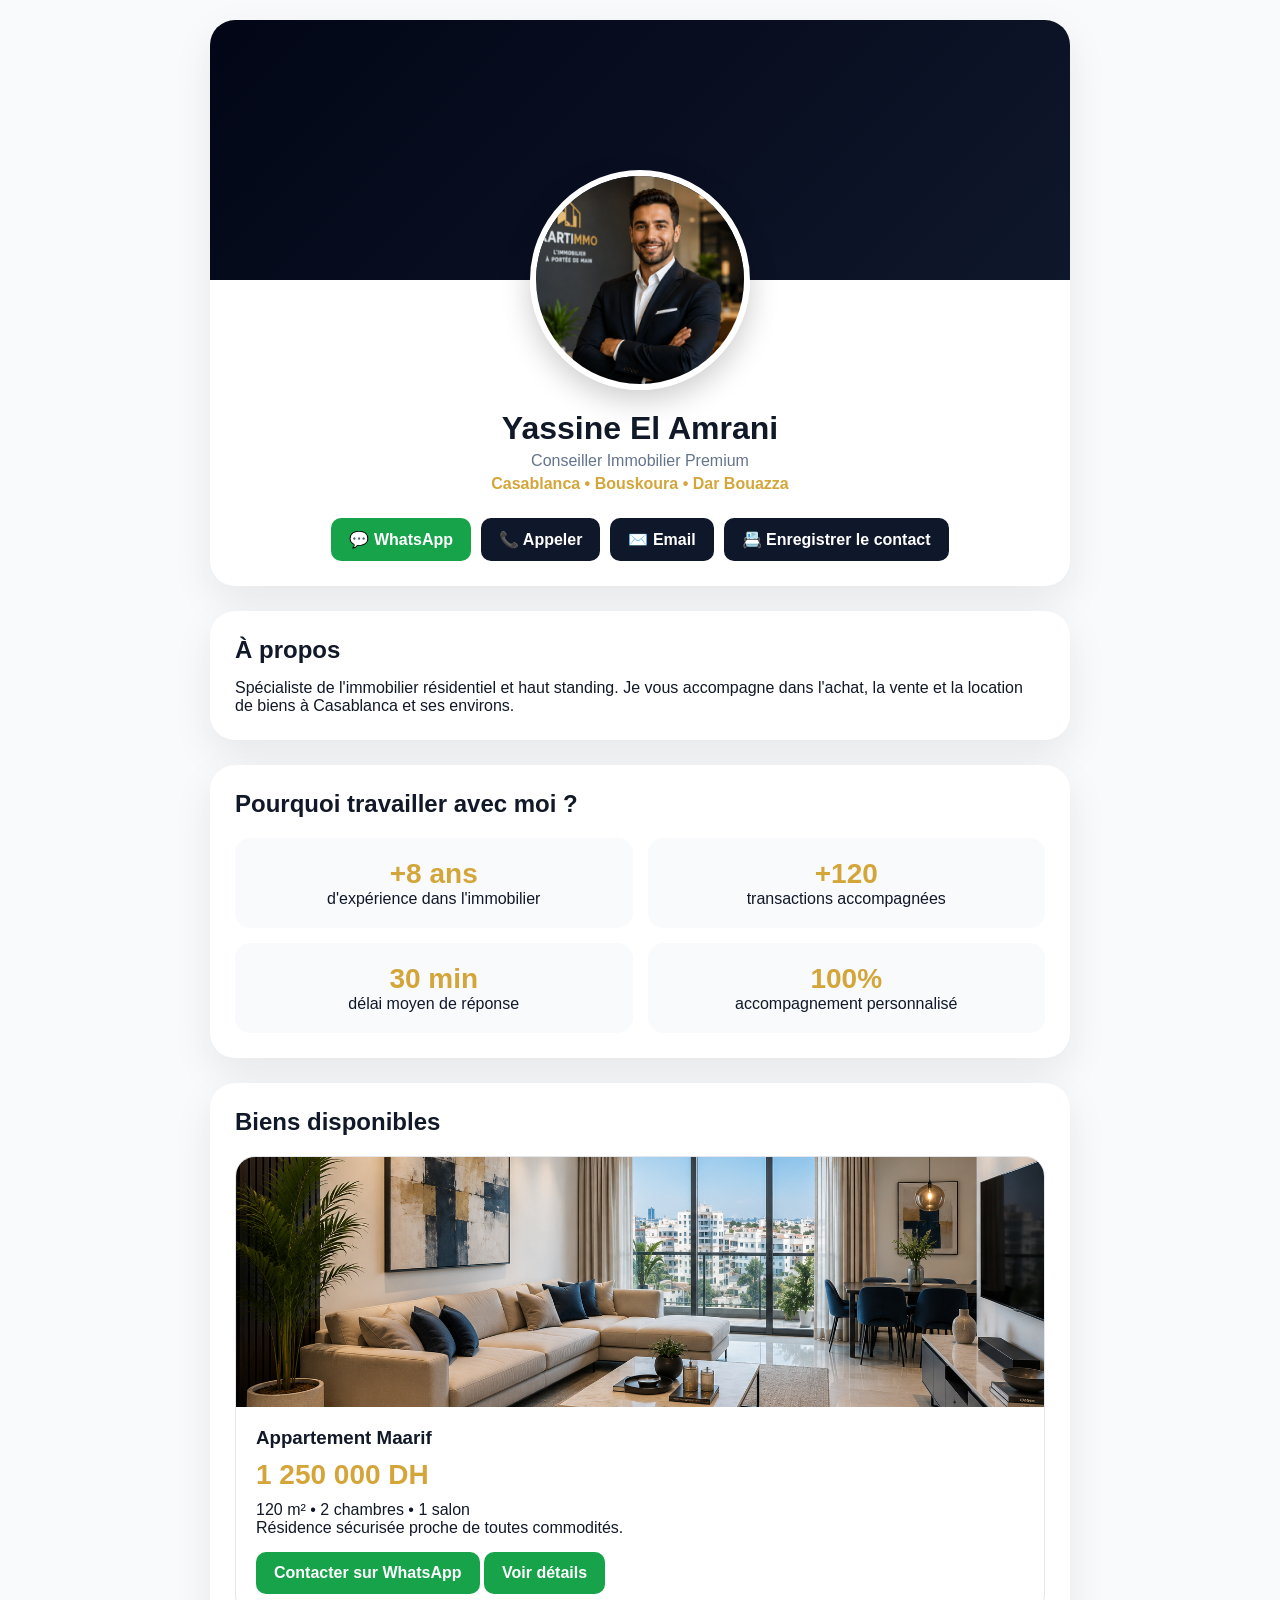
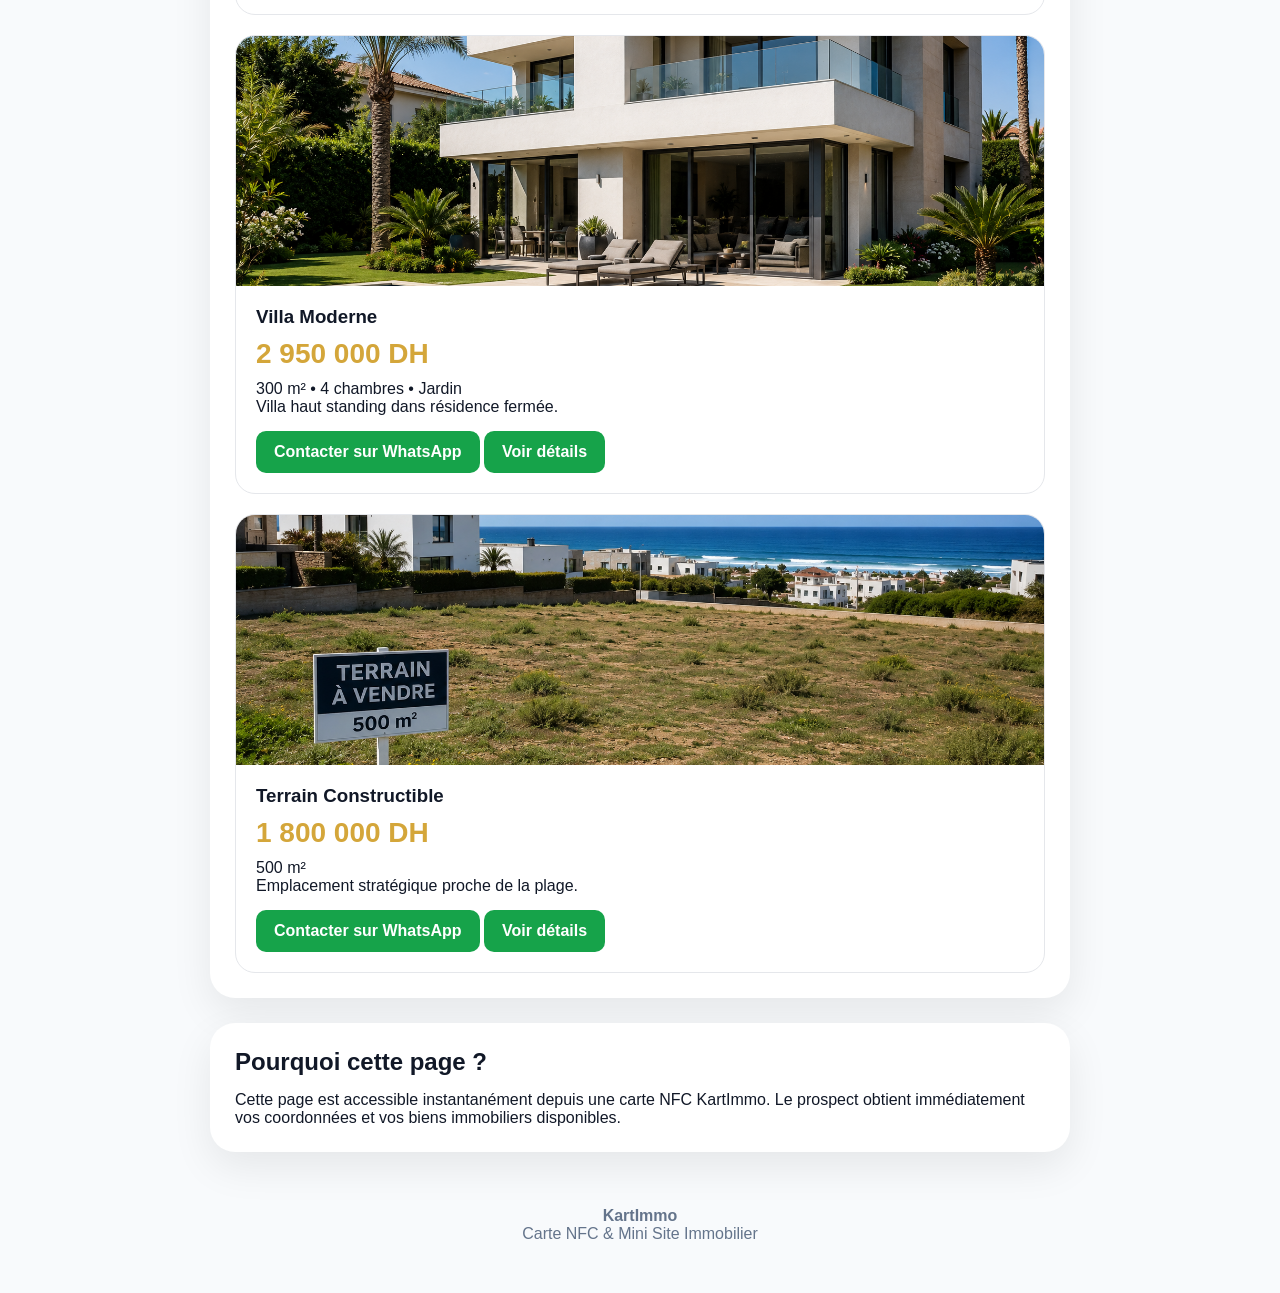
==== commit d4869e8a: "Update contact links in index.html" ====
--- a/agents/demo/index.html
+++ b/agents/demo/index.html
@@ -27,10 +27,21 @@
 </p>
 
 <div class="actions">
-<a class="whatsapp" href="#">WhatsApp</a>
-<a href="#">Appeler</a>
-<a href="#">Email</a>
-<a href="#">Contact</a>
+<a class="whatsapp" href="https://wa.me/212600000000">
+💬 WhatsApp
+</a>
+
+<a href="tel:+212600000000">
+📞 Appeler
+</a>
+
+<a href="mailto:yassine@email.com">
+✉️ Email
+</a>
+
+<a href="contact.vcf" download>
+📇 Enregistrer le contact
+</a>
 </div>
 
 </section>
--- a/agents/agent.css
+++ b/agents/agent.css
@@ -221,3 +221,40 @@
 grid-template-columns:1fr;
 }
 }
+
+.back-link{
+display:inline-block;
+margin-bottom:20px;
+color:#d4a63a;
+text-decoration:none;
+font-weight:bold;
+}
+
+.gallery{
+background:white;
+padding:15px;
+border-radius:25px;
+box-shadow:0 15px 40px rgba(0,0,0,.08);
+margin-bottom:25px;
+display:grid;
+gap:15px;
+}
+
+.gallery img{
+width:100%;
+height:260px;
+object-fit:cover;
+border-radius:15px;
+}
+
+.big-whatsapp{
+display:block;
+margin-top:20px;
+background:#16a34a;
+color:white;
+text-align:center;
+padding:15px;
+border-radius:12px;
+text-decoration:none;
+font-weight:bold;
+}
